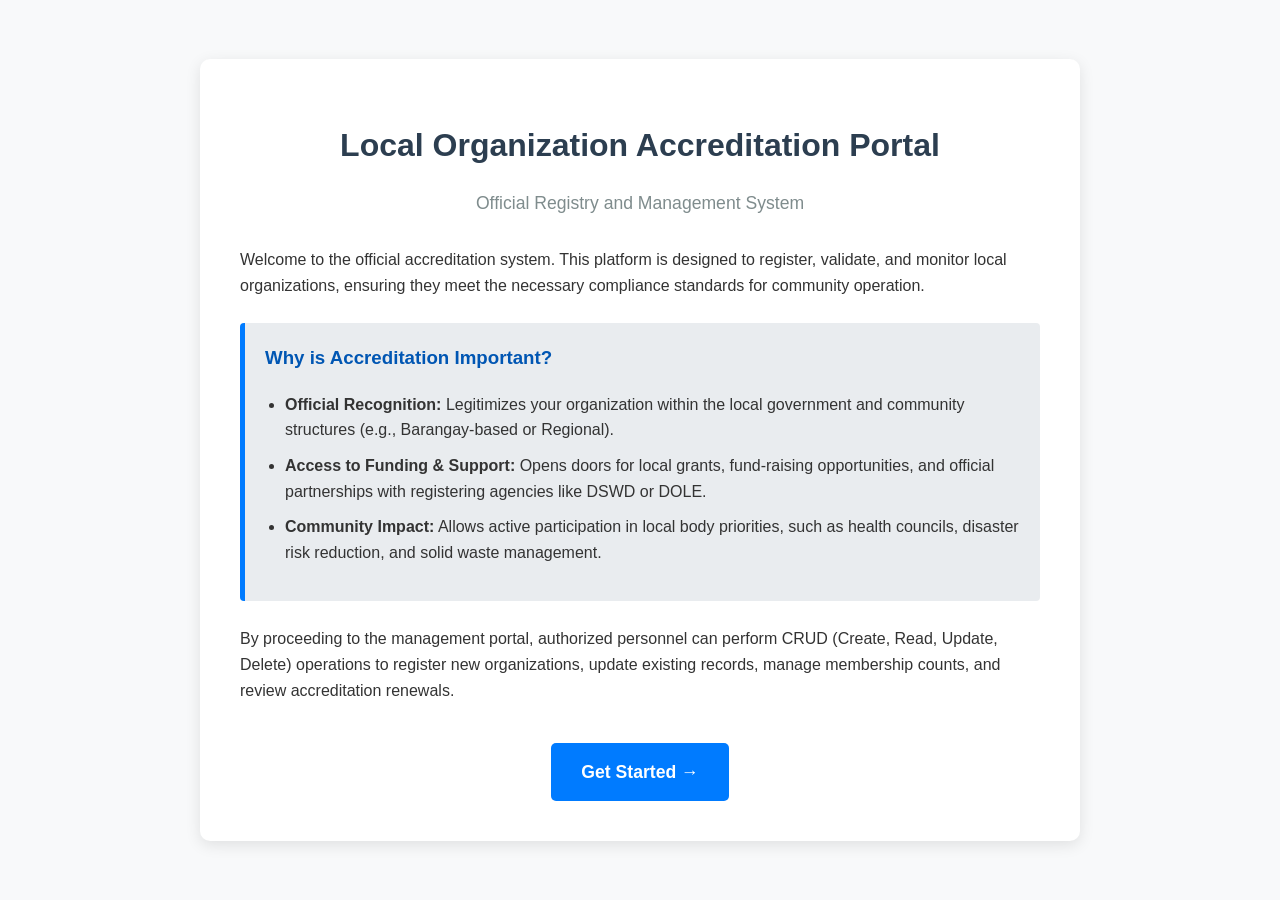
==== Accreditation_Website/index.html @ df6b965e "Rename index.html to Accreditation_Website/index.html" ====
<!DOCTYPE html>
<html lang="en">
<head>
    <meta charset="UTF-8">
    <meta name="viewport" content="width=device-width, initial-scale=1.0">
    <title>Organization Accreditation Portal</title>
    <style>
        body {
            font-family: 'Segoe UI', Tahoma, Geneva, Verdana, sans-serif;
            background-color: #f8f9fa;
            color: #333;
            line-height: 1.6;
            margin: 0;
            padding: 0;
            display: flex;
            justify-content: center;
            align-items: center;
            min-height: 100vh;
        }
        .container {
            background: #ffffff;
            max-width: 800px;
            padding: 40px;
            border-radius: 10px;
            box-shadow: 0 4px 15px rgba(0,0,0,0.1);
        }
        h1 {
            color: #2c3e50;
            text-align: center;
            margin-bottom: 10px;
        }
        .subtitle {
            text-align: center;
            color: #7f8c8d;
            margin-bottom: 30px;
            font-size: 1.1em;
        }
        .info-box {
            background-color: #e9ecef;
            border-left: 5px solid #007BFF;
            padding: 20px;
            margin: 25px 0;
            border-radius: 4px;
        }
        .info-box h3 {
            margin-top: 0;
            color: #0056b3;
        }
        ul {
            padding-left: 20px;
        }
        li {
            margin-bottom: 10px;
        }
        .action-area {
            text-align: center;
            margin-top: 40px;
        }
        .btn {
            display: inline-block;
            padding: 15px 30px;
            font-size: 1.1em;
            background: #007BFF;
            color: white;
            text-decoration: none;
            border-radius: 5px;
            transition: background 0.3s ease;
            font-weight: bold;
        }
        .btn:hover {
            background: #0056b3;
        }
    </style>
</head>
<body>

    <div class="container">
        <h1>Local Organization Accreditation Portal</h1>
        <p class="subtitle">Official Registry and Management System</p>
        
        <p>Welcome to the official accreditation system. This platform is designed to register, validate, and monitor local organizations, ensuring they meet the necessary compliance standards for community operation.</p>

        <div class="info-box">
            <h3>Why is Accreditation Important?</h3>
            <ul>
                <li><strong>Official Recognition:</strong> Legitimizes your organization within the local government and community structures (e.g., Barangay-based or Regional).</li>
                <li><strong>Access to Funding & Support:</strong> Opens doors for local grants, fund-raising opportunities, and official partnerships with registering agencies like DSWD or DOLE.</li>
                <li><strong>Community Impact:</strong> Allows active participation in local body priorities, such as health councils, disaster risk reduction, and solid waste management.</li>
            </ul>
        </div>

        <p>By proceeding to the management portal, authorized personnel can perform CRUD (Create, Read, Update, Delete) operations to register new organizations, update existing records, manage membership counts, and review accreditation renewals.</p>

        <div class="action-area">
            <a href="application_options.html" class="btn">Get Started &rarr;</a>
        </div>
    </div>

</body>
</html>
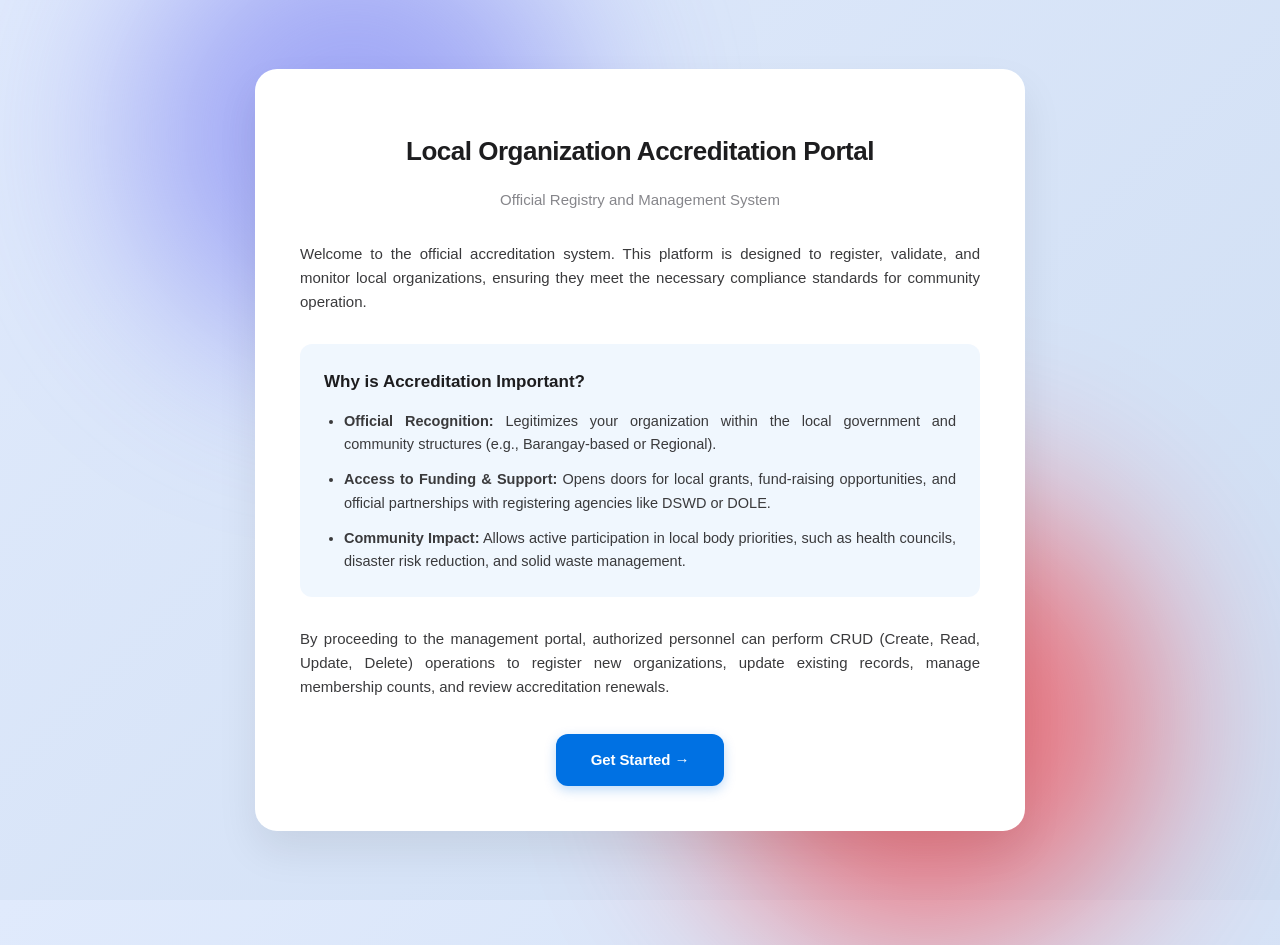
==== commit 3efc7a22: "webdesign-integ" ====
--- a/Accreditation_Website/index.html
+++ b/Accreditation_Website/index.html
@@ -4,97 +4,36 @@
     <meta charset="UTF-8">
     <meta name="viewport" content="width=device-width, initial-scale=1.0">
     <title>Organization Accreditation Portal</title>
-    <style>
-        body {
-            font-family: 'Segoe UI', Tahoma, Geneva, Verdana, sans-serif;
-            background-color: #f8f9fa;
-            color: #333;
-            line-height: 1.6;
-            margin: 0;
-            padding: 0;
-            display: flex;
-            justify-content: center;
-            align-items: center;
-            min-height: 100vh;
-        }
-        .container {
-            background: #ffffff;
-            max-width: 800px;
-            padding: 40px;
-            border-radius: 10px;
-            box-shadow: 0 4px 15px rgba(0,0,0,0.1);
-        }
-        h1 {
-            color: #2c3e50;
-            text-align: center;
-            margin-bottom: 10px;
-        }
-        .subtitle {
-            text-align: center;
-            color: #7f8c8d;
-            margin-bottom: 30px;
-            font-size: 1.1em;
-        }
-        .info-box {
-            background-color: #e9ecef;
-            border-left: 5px solid #007BFF;
-            padding: 20px;
-            margin: 25px 0;
-            border-radius: 4px;
-        }
-        .info-box h3 {
-            margin-top: 0;
-            color: #0056b3;
-        }
-        ul {
-            padding-left: 20px;
-        }
-        li {
-            margin-bottom: 10px;
-        }
-        .action-area {
-            text-align: center;
-            margin-top: 40px;
-        }
-        .btn {
-            display: inline-block;
-            padding: 15px 30px;
-            font-size: 1.1em;
-            background: #007BFF;
-            color: white;
-            text-decoration: none;
-            border-radius: 5px;
-            transition: background 0.3s ease;
-            font-weight: bold;
-        }
-        .btn:hover {
-            background: #0056b3;
-        }
-    </style>
+    <link rel="stylesheet" href="css/index.css">
 </head>
 <body>
 
-    <div class="container">
-        <h1>Local Organization Accreditation Portal</h1>
-        <p class="subtitle">Official Registry and Management System</p>
-        
-        <p>Welcome to the official accreditation system. This platform is designed to register, validate, and monitor local organizations, ensuring they meet the necessary compliance standards for community operation.</p>
+    <div class="glow-orb orb-1"></div>
+    <div class="glow-orb orb-2"></div>
 
-        <div class="info-box">
-            <h3>Why is Accreditation Important?</h3>
-            <ul>
-                <li><strong>Official Recognition:</strong> Legitimizes your organization within the local government and community structures (e.g., Barangay-based or Regional).</li>
-                <li><strong>Access to Funding & Support:</strong> Opens doors for local grants, fund-raising opportunities, and official partnerships with registering agencies like DSWD or DOLE.</li>
-                <li><strong>Community Impact:</strong> Allows active participation in local body priorities, such as health councils, disaster risk reduction, and solid waste management.</li>
-            </ul>
-        </div>
+    <div class="main-wrapper">
+        <div class="container">
+            <h1>Local Organization Accreditation Portal</h1>
+            <p class="subtitle">Official Registry and Management System</p>
+            
+            <p>Welcome to the official accreditation system. This platform is designed to register, validate, and monitor local organizations, ensuring they meet the necessary compliance standards for community operation.</p>
 
-        <p>By proceeding to the management portal, authorized personnel can perform CRUD (Create, Read, Update, Delete) operations to register new organizations, update existing records, manage membership counts, and review accreditation renewals.</p>
+            <div class="info-box">
+                <h3>Why is Accreditation Important?</h3>
+                <ul>
+                    <li><strong>Official Recognition:</strong> Legitimizes your organization within the local government and community structures (e.g., Barangay-based or Regional).</li>
+                    <li><strong>Access to Funding & Support:</strong> Opens doors for local grants, fund-raising opportunities, and official partnerships with registering agencies like DSWD or DOLE.</li>
+                    <li><strong>Community Impact:</strong> Allows active participation in local body priorities, such as health councils, disaster risk reduction, and solid waste management.</li>
+                </ul>
+            </div>
 
-        <div class="action-area">
-            <a href="application_options.html" class="btn">Get Started &rarr;</a>
+            <p>By proceeding to the management portal, authorized personnel can perform CRUD (Create, Read, Update, Delete) operations to register new organizations, update existing records, manage membership counts, and review accreditation renewals.</p>
+
+            <div class="action-area">
+                <a href="Main_Page.html" class="btn btn-primary">Get Started &rarr;</a>
+            </div>
         </div>
     </div>
 
 </body>
-</html>
+</html>
--- a/Accreditation_Website/css/index.css
+++ b/Accreditation_Website/css/index.css
@@ -0,0 +1,175 @@
+:root {
+    --bg-gradient: linear-gradient(135deg, #e0eafc 0%, #cfdef3 100%);
+    --panel-bg: white;
+    --box-shadow: 0 4px 15px rgba(0,0,0,0.05);
+    --text-main: #1d1d1f;
+    --text-sub: #86868b;
+    --shadow-color: rgba(0, 0, 0, 0.08);
+    
+    --primary-color: #0071e3;
+    --primary-hover: #0077ed;
+    --info-bg: rgba(0, 113, 227, 0.06);
+}
+
+body {
+    font-family: Arial, sans-serif;
+    background: var(--bg-gradient);
+    color: var(--text-main);
+    line-height: 1.6;
+    margin: 0;
+    padding: 0;
+    display: flex;
+    flex-direction: column;
+    min-height: 100vh;
+    overflow-x: hidden;
+    position: relative;
+    
+}
+
+.particle-container {
+    position: fixed;
+    top: 0;
+    left: 0;
+    width: 100vw;
+    height: 100vh;
+    z-index: 0;
+    pointer-events: none;
+}
+
+.glow-orb {
+    position: absolute;
+    width: 450px;
+    height: 450px;
+    border-radius: 50%;
+    filter: blur(90px);
+    z-index: 0;
+    opacity: 0.5;
+    pointer-events: none;
+}
+
+.orb-1 {
+    top: -10%;
+    left: 10%;
+    background: #6366f1;
+}
+
+.orb-2 {
+    bottom: -5%;
+    right: 10%;
+    background: red;
+}
+
+.main-wrapper {
+    flex: 1;
+    display: flex;
+    justify-content: center;
+    align-items: center;
+    padding: 40px 20px;
+    z-index: 1;
+}
+
+.container {
+    background: var(--panel-bg);
+    backdrop-filter: blur(25px) saturate(190%);
+    -webkit-backdrop-filter: blur(25px) saturate(190%);
+    border: 1px solid var(--panel-border);
+    width: 100%;
+    max-width: 680px;
+    padding: 45px;
+    border-radius: 22px;
+    box-shadow: 0 20px 40px var(--shadow-color);
+    transition: transform 0.3s ease, box-shadow 0.3s ease;
+}
+
+.container:hover {
+    transform: translateY(-2px);
+    box-shadow: 0 25px 50px rgba(0, 0, 0, 0.15);
+}
+
+h1 {
+    color: var(--text-main);
+    text-align: center;
+    margin-bottom: 8px;
+    font-size: 26px;
+    font-weight: 700;
+    letter-spacing: -0.5px;
+}
+
+.subtitle {
+    text-align: center;
+    color: var(--text-sub);
+    margin-bottom: 30px;
+    font-size: 15px;
+    font-weight: 400;
+}
+
+p {
+    font-size: 15px;
+    color: #3a3a3c;
+    margin-bottom: 20px;
+    text-align: justify;
+}
+
+.info-box {
+    background-color: var(--info-bg);
+    border-left: 4px solid var(--info-border);
+    padding: 24px;
+    margin: 30px 0;
+    border-radius: 12px 12px 12px 12px;
+    text-align: justify;
+}
+
+.info-box h3 {
+    margin-top: 0;
+    margin-bottom: 15px;
+    color: var(--info-border);
+    font-size: 17px;
+    font-weight: 600;
+}
+
+ul {
+    padding-left: 20px;
+    margin: 0;
+}
+
+li {
+    margin-bottom: 12px;
+    font-size: 14.5px;
+    color: #3a3a3c;
+}
+
+li:last-child {
+    margin-bottom: 0;
+}
+
+.action-area {
+    text-align: center;
+    margin-top: 35px;
+}
+
+.btn {
+    display: inline-block;
+    padding: 14px 35px;
+    font-size: 15px;
+    text-decoration: none;
+    border-radius: 12px;
+    font-weight: 600;
+    letter-spacing: -0.1px;
+    transition: all 0.25s cubic-bezier(0.4, 0, 0.2, 1);
+}
+
+.btn-primary {
+    background: var(--primary-color);
+    color: #ffffff;
+    box-shadow: 0 4px 12px rgba(0, 113, 227, 0.25);
+}
+
+.btn-primary:hover {
+    background: var(--primary-hover);
+    transform: scale(1.02);
+    box-shadow: 0 6px 16px rgba(0, 113, 227, 0.35);
+}
+
+.btn:active {
+    transform: scale(0.98);
+}
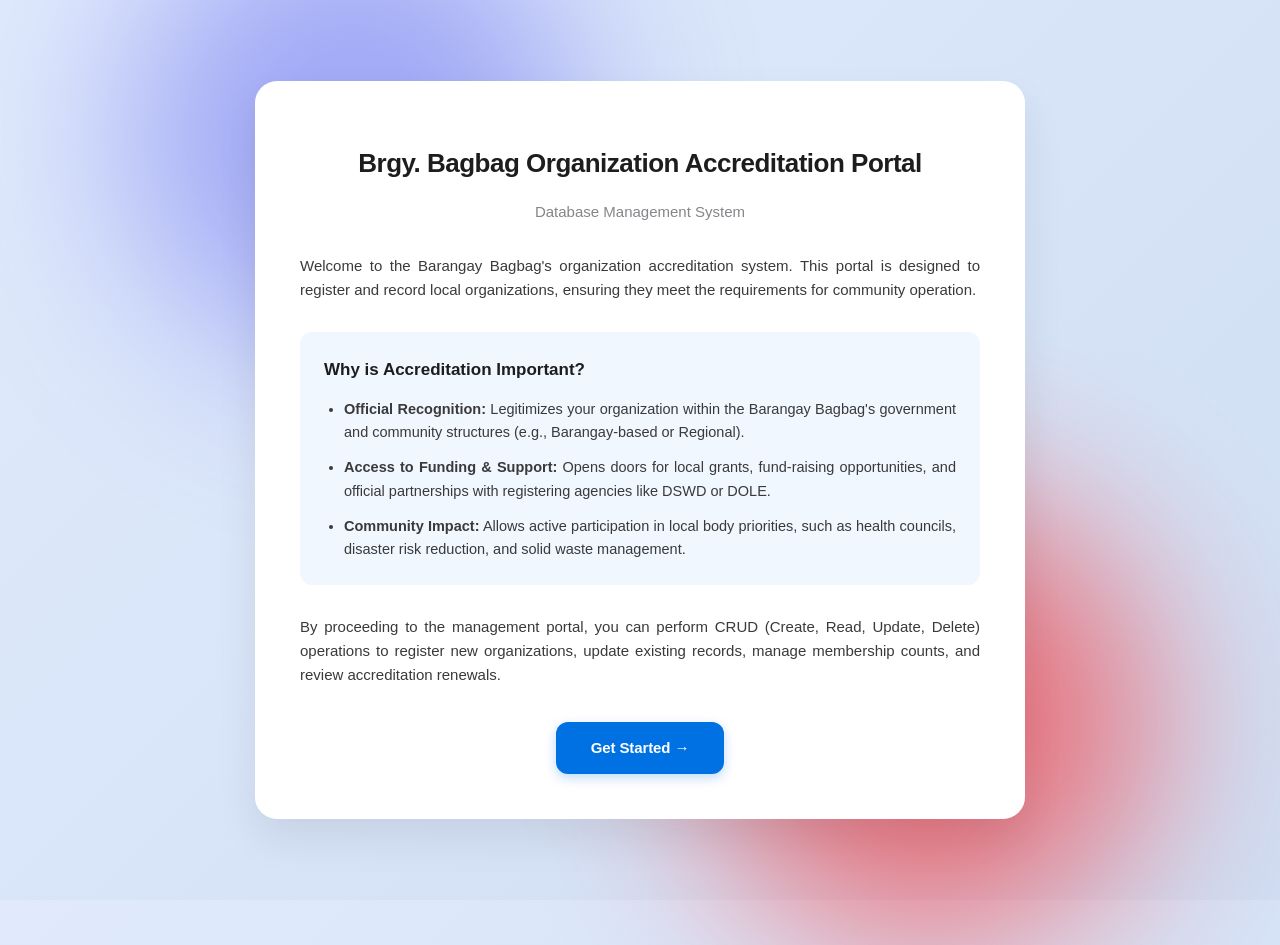
==== commit 3cdae79d: "minor updates on index and main page" ====
--- a/Accreditation_Website/index.html
+++ b/Accreditation_Website/index.html
@@ -3,7 +3,7 @@
 <head>
     <meta charset="UTF-8">
     <meta name="viewport" content="width=device-width, initial-scale=1.0">
-    <title>Organization Accreditation Portal</title>
+    <title>Brgy. Bagbag Organization Accreditation Portal</title>
     <link rel="stylesheet" href="css/index.css">
 </head>
 <body>
@@ -13,22 +13,23 @@
 
     <div class="main-wrapper">
         <div class="container">
-            <h1>Local Organization Accreditation Portal</h1>
-            <p class="subtitle">Official Registry and Management System</p>
+            <h1>Brgy. Bagbag Organization Accreditation Portal</h1>
+            <p class="subtitle">Database Management System</p>
             
-            <p>Welcome to the official accreditation system. This platform is designed to register, validate, and monitor local organizations, ensuring they meet the necessary compliance standards for community operation.</p>
+            <p>Welcome to the Barangay Bagbag's organization accreditation system. This portal is designed to register and record local organizations, ensuring they meet the requirements for community operation.</p>
 
             <div class="info-box">
                 <h3>Why is Accreditation Important?</h3>
                 <ul>
-                    <li><strong>Official Recognition:</strong> Legitimizes your organization within the local government and community structures (e.g., Barangay-based or Regional).</li>
+                    <li><strong>Official Recognition:</strong> Legitimizes your organization within the Barangay Bagbag's government and community structures (e.g., Barangay-based or Regional).</li>
                     <li><strong>Access to Funding & Support:</strong> Opens doors for local grants, fund-raising opportunities, and official partnerships with registering agencies like DSWD or DOLE.</li>
                     <li><strong>Community Impact:</strong> Allows active participation in local body priorities, such as health councils, disaster risk reduction, and solid waste management.</li>
                 </ul>
             </div>
 
-            <p>By proceeding to the management portal, authorized personnel can perform CRUD (Create, Read, Update, Delete) operations to register new organizations, update existing records, manage membership counts, and review accreditation renewals.</p>
+            <p>By proceeding to the management portal, you can perform CRUD (Create, Read, Update, Delete) operations to register new organizations, update existing records, manage membership counts, and review accreditation renewals.</p>
 
+            <!-- hyperlink to main page -->
             <div class="action-area">
                 <a href="Main_Page.html" class="btn btn-primary">Get Started &rarr;</a>
             </div>
